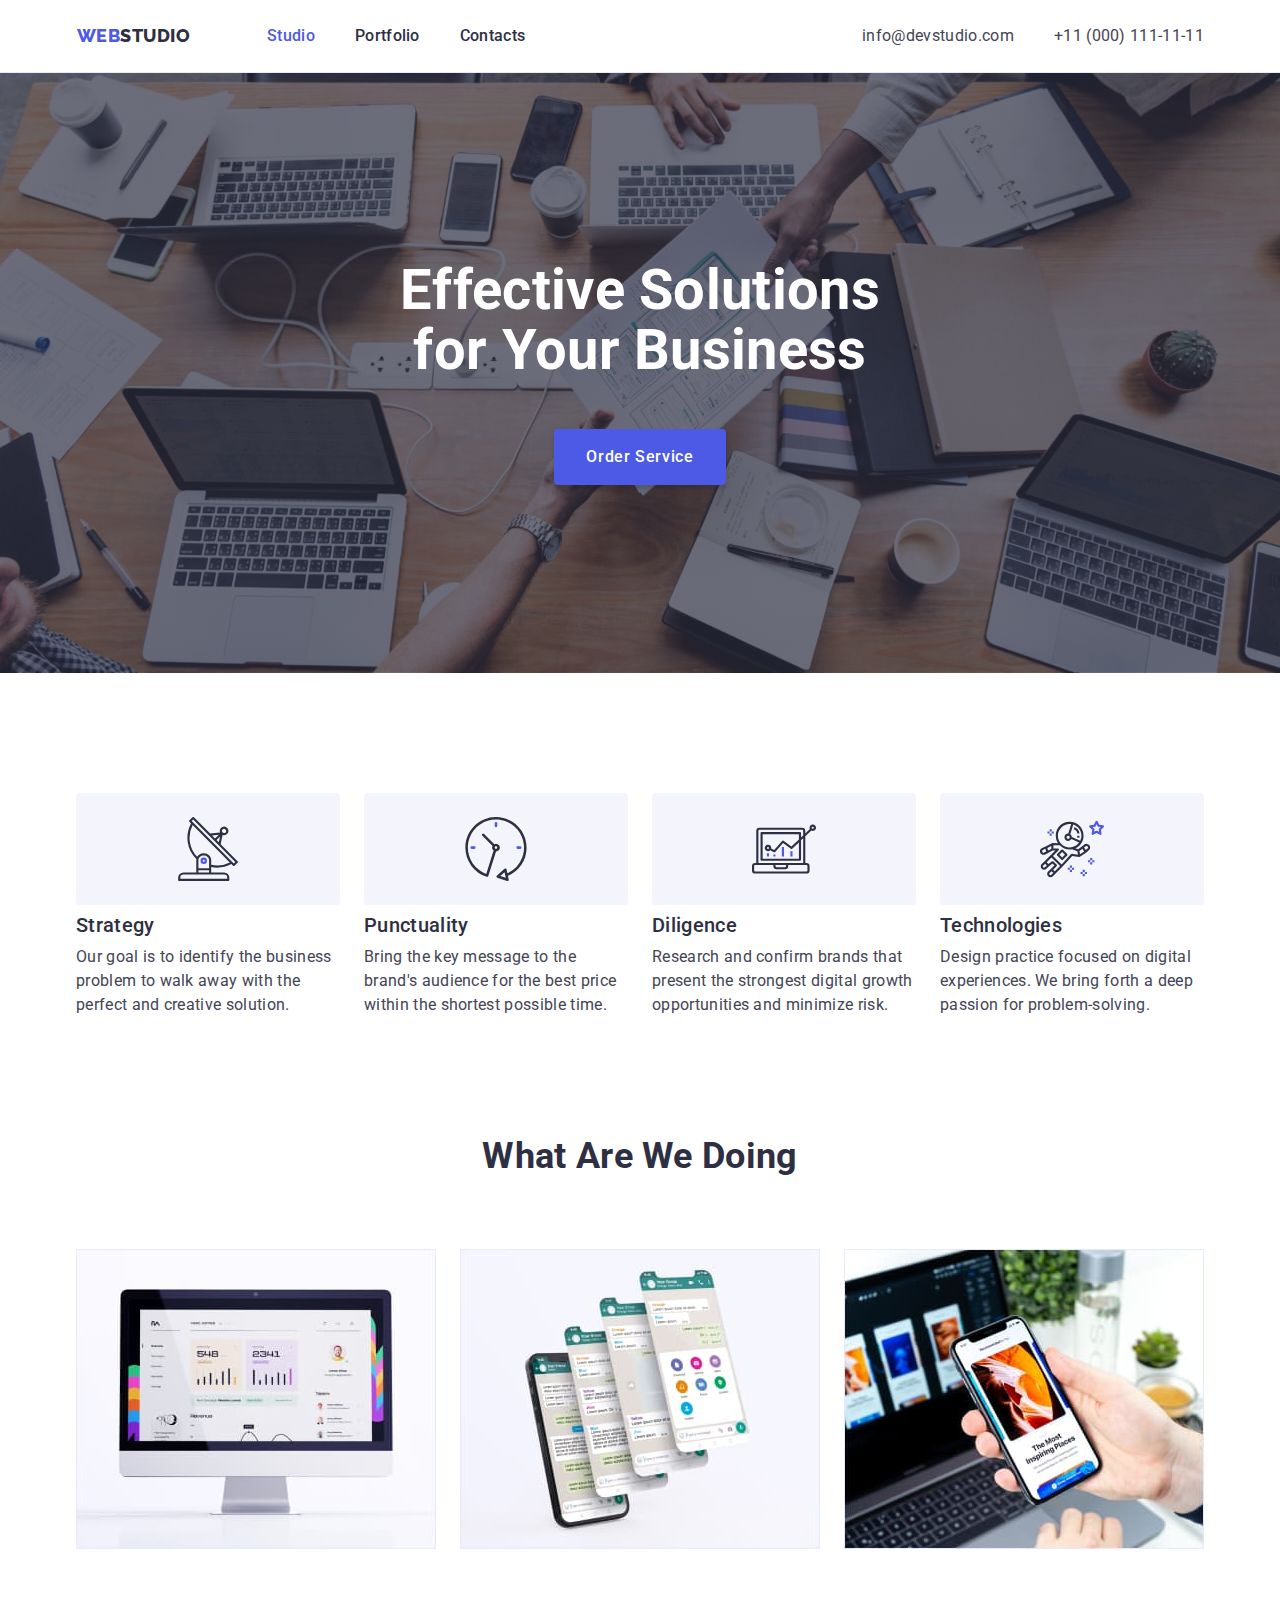
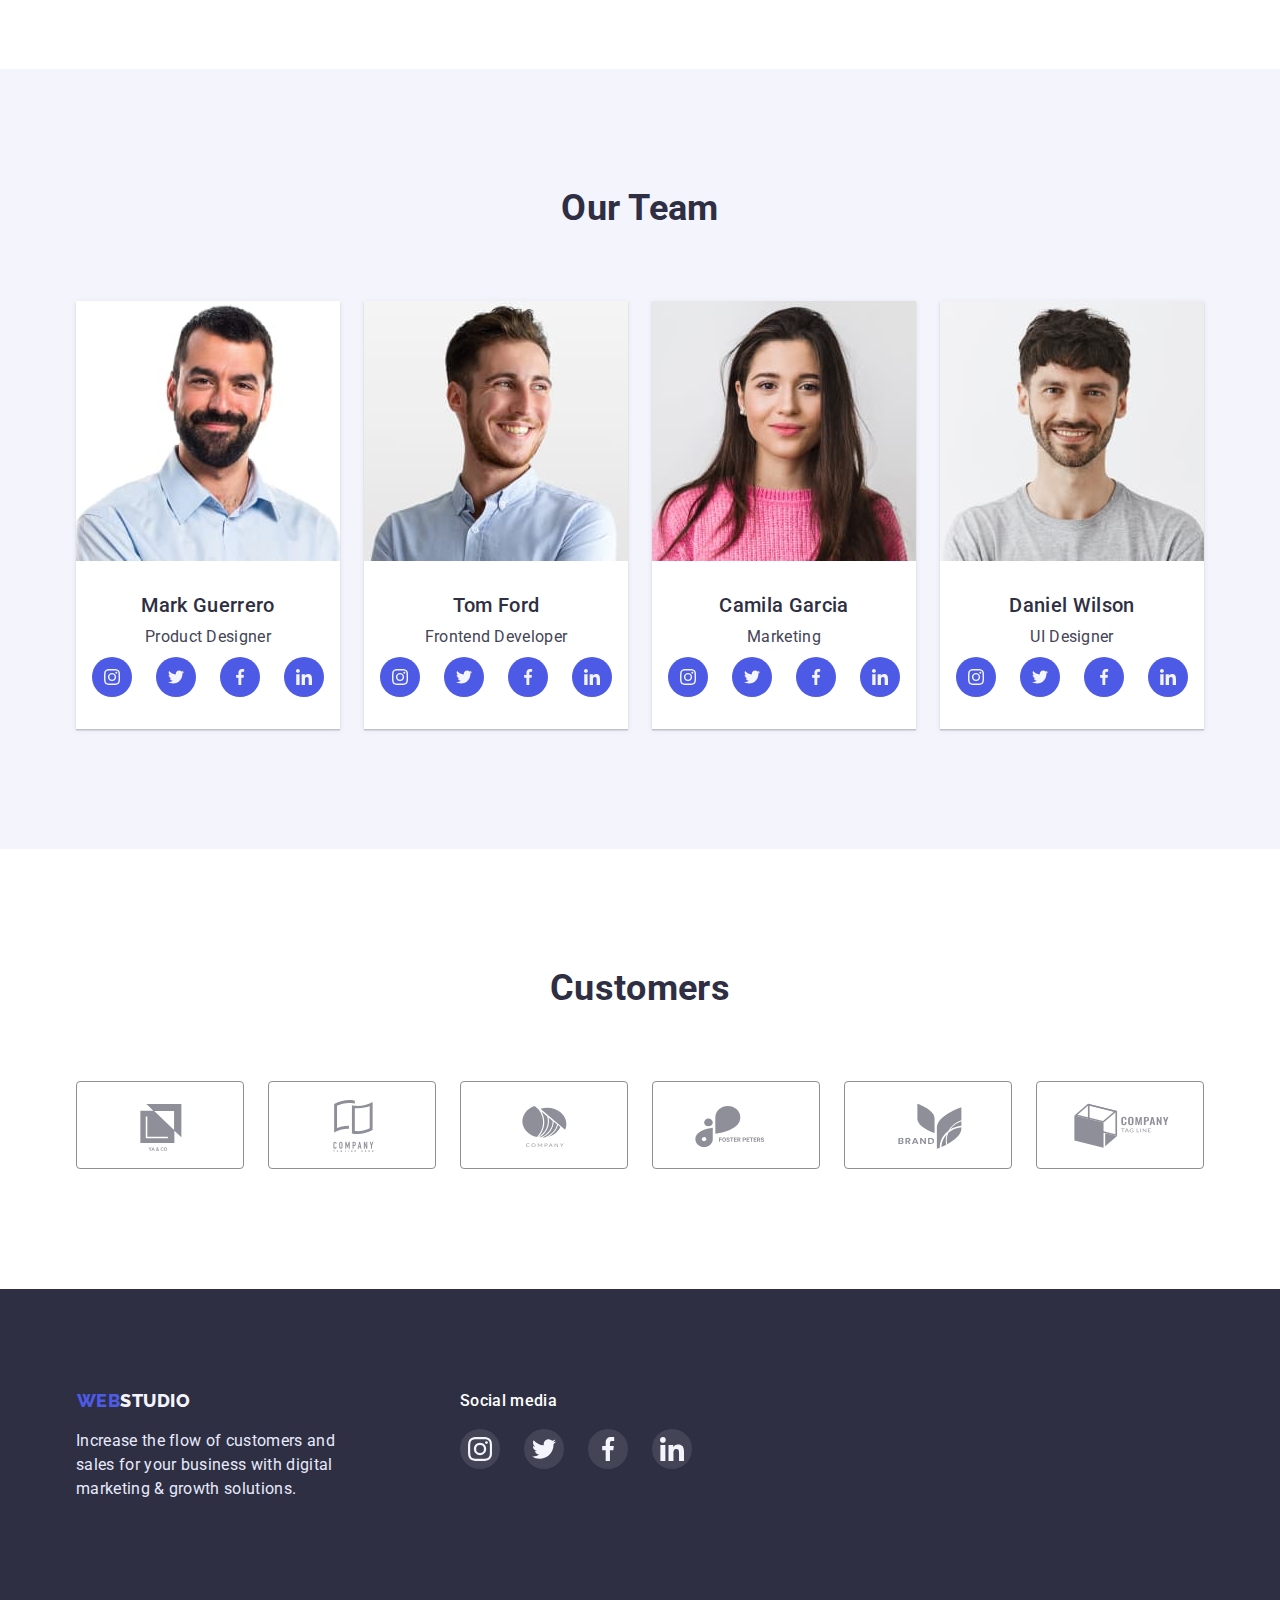
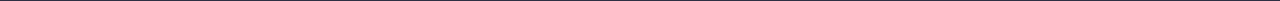
==== index.html @ f53d460f "Initial commit" ====
<!DOCTYPE html>
<html lang="en">
  <head>
    <meta charset="UTF-8" />
    <meta http-equiv="X-UA-Compatible" content="IE=edge" />
    <meta name="viewport" content="width=device-width, initial-scale=1.0" />
    <title>Home work 1</title>
    <link
      href="https://fonts.googleapis.com/css2?family=Montserrat:wght@400;700&family=Raleway:wght@800&family=Roboto:wght@400;500;700;900&display=swap"
      rel="stylesheet"
    />
    <link
      rel="stylesheet"
      href="https://cdnjs.cloudflare.com/ajax/libs/modern-normalize/1.1.0/modern-normalize.min.css"
    />
    <link rel="stylesheet" href="./css/styles.css" />
  </head>
  <body>
    <!-- header section   -->
    <header class="header">
      <div class="container">
        <a href="./index.html" class="logo">
          Web<span class="logo-text">Studio</span>
        </a>
        <nav>
          <ul class="site-nav list">
            <li>
              <a href="./index.html" class="link current">Studio</a>
            </li>
            <li>
              <a href="./portfolio.html" class="link">Portfolio</a>
            </li>
            <li>
              <a href="" class="link">Contacts</a>
            </li>
          </ul>
        </nav>
        <ul class="auth-nav list">
          <li>
            <a href="mailto:info@devstudio.com" class="link">
              info@devstudio.com
            </a>
          </li>
          <li>
            <a href="tel:+110001111111" class="link">+11 (000) 111-11-11</a>
          </li>
        </ul>
      </div>
    </header>
    <main>
      <!-- Hero section  -->
      <section class="hero section">
        <h1 class="hero-title">Effective Solutions for Your Business</h1>
        <button type="button" class="hero-button">Order Service</button>
      </section>
      <!-- our adventages -->
      <section class="section adventages-section">
        <div class="container">
          <h2 class="visually-hidden section-title">adventages</h2>
          <ul class="adventages-list list">
            <li class="item">
              <div class="thumb">
                <svg class="thumb-icon" width="64" height="64">
                  <use href="./images/icons.svg#icon-conect"></use>
                </svg>
              </div>
              <h3 class="title">Strategy</h3>
              <p class="section-text">
                Our goal is to identify the business problem to walk away with
                the perfect and creative solution.
              </p>
            </li>
            <li class="item">
              <div class="thumb">
                <svg class="thumb-icon" width="64" height="64">
                  <use href="./images/icons.svg#icon-clock"></use>
                </svg>
              </div>
              <h3 class="title">Punctuality</h3>
              <p class="section-text">
                Bring the key message to the brand's audience for the best price
                within the shortest possible time.
              </p>
            </li>
            <li class="item">
              <div class="thumb">
                <svg class="thumb-icon" width="64" height="64">
                  <use href="./images/icons.svg#icon-diagram"></use>
                </svg>
              </div>
              <h3 class="title">Diligence</h3>
              <p class="section-text">
                Research and confirm brands that present the strongest digital
                growth opportunities and minimize risk.
              </p>
            </li>
            <li class="item">
              <div class="thumb">
                <svg class="thumb-icon" width="64" height="64">
                  <use href="./images/icons.svg#icon-astronaut"></use>
                </svg>
              </div>
              <h3 class="title">Technologies</h3>
              <p class="section-text">
                Design practice focused on digital experiences. We bring forth a
                deep passion for problem-solving.
              </p>
            </li>
          </ul>
        </div>
      </section>
      <!-- about us -->
      <section class="section section-about">
        <div class="container">
          <h2 class="section-title about-title">What Are We Doing</h2>
          <ul class="about-list list">
            <li class="about-item">
              <img
                src="./images/about/img1.jpg"
                alt="computer"
                width="360"
                height="300"
              />
            </li>
            <li class="about-item">
              <img
                src="./images/about/img2.jpg"
                alt="phones"
                width="360"
                height="300"
              />
            </li>
            <li class="about-item">
              <img
                src="./images/about/img3.jpg"
                alt="laptop and phone"
                width="360"
                height="300"
              />
            </li>
          </ul>
        </div>
      </section>
      <!-- our team  -->
      <section class="section section-team">
        <div class="container">
          <h2 class="section-title team-title">Our Team</h2>
          <ul class="team-list list">
            <li class="item">
              <img
                src="./images/team/img1.jpg"
                alt="Product Designer"
                width="264"
                height="260"
              />
              <div class="desc-team">
                <h3 class="card-title title">Mark Guerrero</h3>
                <p class="card-text">Product Designer</p>
                <ul class="social-list list">
                  <li class="social-item">
                    <a
                      class="social-link link"
                      href="https://www.instagram.com"
                      aria-label="instagram"
                      target="_blank"
                      rel="noopener noreferrer"
                    >
                      <svg class="social-icon" width="16" height="16">
                        <use href="./images/icons.svg#icon-instagram"></use>
                      </svg>
                    </a>
                  </li>
                  <li class="social-item">
                    <a
                      class="social-link link"
                      href="https://twitter.com"
                      aria-label="twitter"
                      target="_blank"
                      rel="noopener noreferrer"
                    >
                      <svg class="social-icon" width="16" height="16">
                        <use href="./images/icons.svg#icon-twitter"></use>
                      </svg>
                    </a>
                  </li>
                  <li class="social-item">
                    <a
                      class="social-link link"
                      href="https://www.facebook.com"
                      aria-label="facebook"
                      target="_blank"
                      rel="noopener noreferrer"
                    >
                      <svg class="social-icon" width="16" height="16">
                        <use href="./images/icons.svg#icon-facebook"></use>
                      </svg>
                    </a>
                  </li>
                  <li class="social-item">
                    <a
                      class="social-link link"
                      href="https://www.linkedin.com"
                      aria-label="linkedin"
                      target="_blank"
                      rel="noopener noreferrer"
                    >
                      <svg class="social-icon" width="16" height="16">
                        <use href="./images/icons.svg#icon-linkedin"></use>
                      </svg>
                    </a>
                  </li>
                </ul>
              </div>
            </li>
            <li class="item">
              <img
                src="./images/team/img2.jpg"
                alt="Frontend Developer"
                width="264"
                height="260"
              />
              <div class="desc-team">
                <h3 class="card-title title">Tom Ford</h3>
                <p class="card-text">Frontend Developer</p>
                <ul class="social-list list">
                  <li class="social-item">
                    <a
                      class="social-link link"
                      href="https://www.instagram.com"
                      aria-label="instagram"
                      target="_blank"
                      rel="noopener noreferrer"
                    >
                      <svg class="social-icon" width="16" height="16">
                        <use href="./images/icons.svg#icon-instagram"></use>
                      </svg>
                    </a>
                  </li>
                  <li class="social-item">
                    <a
                      class="social-link link"
                      href="https://twitter.com"
                      aria-label="twitter"
                      target="_blank"
                      rel="noopener noreferrer"
                    >
                      <svg class="social-icon" width="16" height="16">
                        <use href="./images/icons.svg#icon-twitter"></use>
                      </svg>
                    </a>
                  </li>
                  <li class="social-item">
                    <a
                      class="social-link link"
                      href="https://www.facebook.com"
                      aria-label="facebook"
                      target="_blank"
                      rel="noopener noreferrer"
                    >
                      <svg class="social-icon" width="16" height="16">
                        <use href="./images/icons.svg#icon-facebook"></use>
                      </svg>
                    </a>
                  </li>
                  <li class="social-item">
                    <a
                      class="social-link link"
                      href="https://www.linkedin.com"
                      aria-label="linkedin"
                      target="_blank"
                      rel="noopener noreferrer"
                    >
                      <svg class="social-icon" width="16" height="16">
                        <use href="./images/icons.svg#icon-linkedin"></use>
                      </svg>
                    </a>
                  </li>
                </ul>
              </div>
            </li>
            <li class="item">
              <img
                src="./images/team/img3.jpg"
                alt="Marketing"
                width="264"
                height="260"
              />
              <div class="desc-team">
                <h3 class="card-title title">Camila Garcia</h3>
                <p class="card-text">Marketing</p>
                <ul class="social-list list">
                  <li class="social-item">
                    <a
                      class="social-link link"
                      href="https://www.instagram.com"
                      aria-label="instagram"
                      target="_blank"
                      rel="noopener noreferrer"
                    >
                      <svg class="social-icon" width="16" height="16">
                        <use href="./images/icons.svg#icon-instagram"></use>
                      </svg>
                    </a>
                  </li>
                  <li class="social-item">
                    <a
                      class="social-link link"
                      href="https://twitter.com"
                      aria-label="twitter"
                      target="_blank"
                      rel="noopener noreferrer"
                    >
                      <svg class="social-icon" width="16" height="16">
                        <use href="./images/icons.svg#icon-twitter"></use>
                      </svg>
                    </a>
                  </li>
                  <li class="social-item">
                    <a
                      class="social-link link"
                      href="https://www.facebook.com"
                      aria-label="facebook"
                      target="_blank"
                      rel="noopener noreferrer"
                    >
                      <svg class="social-icon" width="16" height="16">
                        <use href="./images/icons.svg#icon-facebook"></use>
                      </svg>
                    </a>
                  </li>
                  <li class="social-item">
                    <a
                      class="social-link link"
                      href="https://www.linkedin.com"
                      aria-label="linkedin"
                      target="_blank"
                      rel="noopener noreferrer"
                    >
                      <svg class="social-icon" width="16" height="16">
                        <use href="./images/icons.svg#icon-linkedin"></use>
                      </svg>
                    </a>
                  </li>
                </ul>
              </div>
            </li>
            <li class="item">
              <img
                src="./images/team/img4.jpg"
                alt="UI Designer"
                width="264"
                height="260"
              />
              <div class="desc-team">
                <h3 class="card-title title">Daniel Wilson</h3>
                <p class="card-text">UI Designer</p>
                <ul class="social-list list">
                  <li class="social-item">
                    <a
                      class="social-link link"
                      href="https://www.instagram.com"
                      aria-label="instagram"
                      target="_blank"
                      rel="noopener noreferrer"
                    >
                      <svg class="social-icon" width="16" height="16">
                        <use href="./images/icons.svg#icon-instagram"></use>
                      </svg>
                    </a>
                  </li>
                  <li class="social-item">
                    <a
                      class="social-link link"
                      href="https://twitter.com"
                      aria-label="twitter"
                      target="_blank"
                      rel="noopener noreferrer"
                    >
                      <svg class="social-icon" width="16" height="16">
                        <use href="./images/icons.svg#icon-twitter"></use>
                      </svg>
                    </a>
                  </li>
                  <li class="social-item">
                    <a
                      class="social-link link"
                      href="https://www.facebook.com"
                      aria-label="facebook"
                      target="_blank"
                      rel="noopener noreferrer"
                    >
                      <svg class="social-icon" width="16" height="16">
                        <use href="./images/icons.svg#icon-facebook"></use>
                      </svg>
                    </a>
                  </li>
                  <li class="social-item">
                    <a
                      class="social-link link"
                      href="https://www.linkedin.com"
                      aria-label="linkedin"
                      target="_blank"
                      rel="noopener noreferrer"
                    >
                      <svg class="social-icon" width="16" height="16">
                        <use href="./images/icons.svg#icon-linkedin"></use>
                      </svg>
                    </a>
                  </li>
                </ul>
              </div>
            </li>
          </ul>
        </div>
      </section>
      <!-- Customers -->
      <section class="section section-customers">
        <div class="container">
          <h2 class="section-title">Customers</h2>
          <ul class="list customers-list">
            <li class="customers-items">
              <a class="customers-link" href="">
                <svg class="customers-icon" width="104" height="56">
                  <use href="./images/icons.svg#icon-logo_first"></use>
                </svg>
              </a>
            </li>
            <li class="customers-items">
              <a class="customers-link" href="">
                <svg class="customers-icon" width="104" height="56">
                  <use href="./images/icons.svg#icon-logo_second"></use>
                </svg>
              </a>
            </li>
            <li class="customers-items">
              <a class="customers-link" href="">
                <svg class="customers-icon" width="104" height="56">
                  <use href="./images/icons.svg#icon-logo_thrird"></use>
                </svg>
              </a>
            </li>
            <li class="customers-items">
              <a class="customers-link" href="">
                <svg class="customers-icon" width="104" height="56">
                  <use href="./images/icons.svg#icon-logo_fourth"></use>
                </svg>
              </a>
            </li>
            <li class="customers-items">
              <a class="customers-link" href="">
                <svg class="customers-icon" width="104" height="56">
                  <use href="./images/icons.svg#icon-logo_fifth"></use>
                </svg>
              </a>
            </li>
            <li class="customers-items">
              <a class="customers-link" href="">
                <svg class="customers-icon" width="104" height="56">
                  <use href="./images/icons.svg#icon-logo_sixth"></use>
                </svg>
              </a>
            </li>
          </ul>
        </div>
      </section>
    </main>
    <!-- footer -->
    <footer class="footer">
      <div class="container footer-wrap">
        <div class="logo-content">
          <a href="./index.html" class="logo"
            >Web<span class="logo-text">Studio</span></a
          >
          <p class="footer-text">
            Increase the flow of customers and sales for your business with
            digital marketing & growth solutions.
          </p>
        </div>
        <div class="social-content">
          <p class="social-text">Social media</p>
          <ul class="social-list list">
            <li class="social-item">
              <a
                class="social-link footer-link link"
                href="https://www.instagram.com"
                aria-label="instagram"
                target="_blank"
                rel="noopener noreferrer"
              >
                <svg class="social-icon" width="24" height="24">
                  <use href="./images/icons.svg#icon-instagram"></use>
                </svg>
              </a>
            </li>
            <li class="social-item">
              <a
                class="social-link footer-link link"
                href="https://twitter.com"
                aria-label="twitter"
                target="_blank"
                rel="noopener noreferrer"
              >
                <svg class="social-icon" width="24" height="24">
                  <use href="./images/icons.svg#icon-twitter"></use>
                </svg>
              </a>
            </li>
            <li class="social-item">
              <a
                class="social-link footer-link link"
                href="https://www.facebook.com"
                aria-label="facebook"
                target="_blank"
                rel="noopener noreferrer"
              >
                <svg class="social-icon" width="24" height="24">
                  <use href="./images/icons.svg#icon-facebook"></use>
                </svg>
              </a>
            </li>
            <li class="social-item">
              <a
                class="social-link footer-link link"
                href="https://www.linkedin.com"
                aria-label="linkedin"
                target="_blank"
                rel="noopener noreferrer"
              >
                <svg class="social-icon" width="24" height="24">
                  <use href="./images/icons.svg#icon-linkedin"></use>
                </svg>
              </a>
            </li>
          </ul>
        </div>
      </div>
    </footer>
  </body>
</html>
---- css/styles.css ----
/* основной цвет текста #434455  */
/* вторичный цвет текста  #2E2F42 */

/* акцент #4D5AE5  */
/* кнопки фон #E7E9FC  */
/* фон #FFFFFF */

:root {
  --primary-text-color: #434455;
  --title-text-color: #2e2f42;
  --accent-color: #4d5ae5;
  --accent-second-color: #404bbf;
  --accent-hover-color: #31d0aa;
  --primary-bg-color: #ffffff;
  --button-bg-color: #f4f4fd;
  --button-border-color: #e7e9fc;
  --list-item-border-color: #e7e9fc;
  --border-color: #8e8f99;
  --shadow-hero-color: rgba(46, 47, 66, 0.7);
  --shadow-item-color: rgba(46, 47, 66, 0.08);
  --shadow-btn-color: rgba(0, 0, 0, 0.15);
}

.visually-hidden {
  position: absolute;
  width: 1px;
  height: 1px;
  margin: -1px;
  border: 0;
  padding: 0;

  white-space: nowrap;
  clip-path: inset(100%);
  clip: rect(0 0 0 0);
  overflow: hidden;
}

body {
  font-family: Roboto, sans-serif;
  font-size: 16px;
  line-height: 1.5;
  letter-spacing: 0.02em;
  color: var(--primary-text-color);
}

h1,
h2,
h3,
p,
ul {
  margin: 0;
}

.list {
  list-style: none;
  margin: 0;
  padding: 0;
}

a {
  text-decoration: none;
}

/* .section {
  outline: 1px solid tomato;
} */

/* универсальный класс контейнра предназначен для ограничения контента по ширине */
.container {
  width: 1158px;
  padding-left: 15px;
  padding-right: 15px;
  /*outline: 1px solid tomato;*/
  margin-left: auto;
  margin-right: auto;
}

/* header */

header .container {
  display: flex;
  align-items: center;
  height: 72px;
}

.header {
  border-bottom: 1px solid #e7e9fc;
}

.button {
  text-decoration: none;
}
/* navigation  */
.logo {
  font-family: Raleway, sans-serif;
  font-weight: 800;
  font-size: 18px;
  line-height: 1.33;
  letter-spacing: 0.03em;
  color: var(--accent-color);
  text-decoration: none;
  text-transform: uppercase;
  text-align: center;
  width: 115px;
}

.header .logo {
  margin-right: 76px;
}

header .logo-text {
  color: var(--title-text-color);
}
.site-nav {
  display: flex;
  width: 261px;
  gap: 40px;
  padding: 0;
}

.site-nav .link {
  display: block;
  padding-top: 24px;
  padding-bottom: 24px;
  font-family: Roboto;
  font-style: Medium;
  font-weight: 500;
  color: var(--title-text-color);
  text-decoration: none;
}
.site-nav .link:hover,
.site-nav .link:focus {
  color: var(--accent-color);
}

.site-nav .link.current {
  color: #4d5ae5;
}

.auth-nav {
  display: flex;
  gap: 40px;
  margin-left: auto;
}

.auth-nav .link {
  display: block;
  padding-top: 24px;
  padding-bottom: 24px;
  color: var(--primary-text-color);
  text-decoration: none;
}

.auth-nav .link:hover,
.auth-nav .link:focus {
  color: var(--accent-color);
}

/* page studio  */

/* hero section  */

.hero {
  background-color: var(--title-text-color);
  text-align: center;
}

.hero.section {
  max-width: 1440px;
  margin: 0px auto;
  padding-top: 188px;
  padding-bottom: 188px;
  background-image: linear-gradient(
      var(--shadow-hero-color),
      var(--shadow-hero-color)
    ),
    url(../images/hero/hero.jpg);
  background-repeat: no-repeat;
  background-size: cover;
  background-position: center;
}

.hero-title {
  width: 494px;
  font-weight: 700;
  font-size: 56px;
  line-height: 1.07;
  color: var(--primary-bg-color);
  margin-left: auto;
  margin-right: auto;
  margin-bottom: 48px;
}

.hero-button {
  display: inline-block;
  padding: 16px 32px;
  min-width: 169px;
  font-family: Roboto;
  font-size: 16px;
  font-weight: 500;
  line-height: 1.5;
  letter-spacing: 0.04em;
  cursor: pointer;
  color: var(--primary-bg-color);
  background-color: var(--accent-color);
  border-radius: 4px;
  border: none;
  box-shadow: 0px 4px 4px var(--shadow-btn-color);
}

.hero-button:hover,
.hero-button:focus {
  background-color: var(--accent-second-color);
}

/* sections */

.section-title {
  font-weight: 700;
  font-size: 36px;
  line-height: 1.11;
  text-align: Center;
  color: var(--title-text-color);
  margin-bottom: 72px;
}

/* adventages-section */

.section {
  padding-top: 120px;
  padding-bottom: 120px;
}

.thumb {
  display: flex;
  justify-content: center;
  align-items: center;
  width: 264px;
  height: 112px;
  background-color: #f4f4fd;
  border-radius: 4px;
  margin-bottom: 8px;
}

.thumb-icon {
  background-size: contain;
}

.adventages-list .title,
.team-list .title {
  font-weight: 500;
  font-size: 20px;
  font-weight: 500;
  line-height: 1.2;
  color: var(--title-text-color);
}

.adventages-list .title {
  margin-bottom: 8px;
}

.adventages-list {
  display: flex;
  flex-wrap: wrap;
  gap: 24px;
}

.item {
  display: block;
}

.adventages-list .item {
  flex-basis: calc((100% - (24px * 3)) / 4);
}

.section-text {
  text-align: Left;
}

/*about section  */

.section-about {
  padding-top: 0;
}

img {
  display: block;
  max-width: 100%;
  height: auto;
}

.about-list {
  display: flex;
  flex-wrap: wrap;
  gap: 24px;
}

.about-item {
  flex-basis: calc((100% - (24px * 2)) / 3);
}

/* team section */

.section-team {
  background-color: #f4f4fd;
}

.desc-team {
  margin: 32px 16px;
}

.team-list > li {
  background-color: var(--primary-bg-color);
}

.team-list {
  display: flex;
  flex-wrap: wrap;
  gap: 24px;
  text-align: center;
}

.team-list .item {
  flex-basis: calc((100% - (24px * 3)) / 4);
  box-shadow: 0px 2px 1px var(--shadow-item-color),
    0px 1px 1px rgba(46, 47, 66, 0.16), 0px 1px 6px var(--shadow-item-color);
}

.card-title {
  margin-bottom: 8px;
}

.card-text {
  margin-bottom: 8px;
}

.social-list {
  display: flex;
  justify-content: center;
  gap: 24px;
}

.social-link {
  display: flex;
  justify-content: center;
  align-items: center;
  width: 40px;
  height: 40px;
  background-color: var(--accent-color);
  border-radius: 50%;
}

.social-link:hover,
.social-link:focus {
  background-color: var(--accent-second-color);
}

.social-icon {
  fill: #f4f4fd;
}

/* customers  */

.customers-list {
  display: flex;
  gap: 24px;
}

.customers-link {
  display: flex;
  justify-content: center;
  align-items: center;
  width: 168px;
  height: 88px;
  border: 1px solid var(--border-color);
  border-radius: 4px;
}

.customers-icon {
  fill: var(--border-color);
}

.customers-link:hover,
.customers-link:focus {
  border-color: var(--accent-second-color);
}

.customers-link:hover .customers-icon,
.customers-link:focus .customers-icon {
  fill: var(--accent-second-color);
}

/* portfolio  */

/* filter  */

.list .list-item {
  font-family: Roboto;
  font-weight: 500;
  font-size: 16px;
  line-height: 1.5;
  text-align: center;
  letter-spacing: 0.04em;
  cursor: pointer;
  color: var(--accent-color);
  background-color: var(--button-bg-color);
  border-radius: 4px;
  border: 1px solid var(--button-border-color);
}

.list .list-item:hover,
.list .list-item:focus {
  color: var(--primary-bg-color);
  background-color: var(--accent-color);
  border-color: var(--accent-color);
  box-shadow: 0px 2px 2px rgba(0, 0, 0, 0.12), 0px 2px 1px rgba(0, 0, 0, 0.08),
    0px 3px 1px rgba(0, 0, 0, 0.1);
}

.section-gallery {
  padding-top: 96px;
  padding-bottom: 120px;
}

.list-button .list-item {
  padding: 12px 24px;
}

.list-button {
  display: flex;
  justify-content: center;
  gap: 24px;
  margin-bottom: 72px;
}

/* portfolio section  */
.list-cards .title {
  font-size: 20px;
  font-weight: 500;
  line-height: 1.2;
  text-align: Left;
  color: var(--title-text-color);
}

.gallery-title {
  margin-bottom: 8px;
}

.desc-card {
  padding-top: 32px;
  padding-left: 16px;
  padding-bottom: 32px;
  border: 1px solid var(--list-item-border-color);
  border-top: none;
}

.gallery-item {
  flex-basis: calc((100% - (24px * 2)) / 3);
  box-shadow: 0px 1px 6px var(--shadow-item-color);
}

.gallery-link {
  display: block;
  color: currentColor;
}

.gallery-link:hover,
.gallery-link:focus {
  box-shadow: 0px 2px 1px var(--shadow-item-color),
    0px 1px 1px rgba(46, 47, 66, 0.16), 0px 1px 6px var(--shadow-item-color);
}

.list-cards {
  display: flex;
  flex-wrap: wrap;
  gap: 24px;
}

/* footer  */
.footer {
  max-width: 1440px;
  margin: 0px auto;
  background-color: var(--title-text-color);
}

.footer-text {
  font-weight: 400;
  text-align: Left;
  color: #e7e9fc;
  width: 264px;
}

footer .logo-text {
  color: #f4f4fd;
}

.footer {
  padding-top: 100px;
  padding-bottom: 100px;
}

.footer-wrap {
  display: flex;
}

.logo-content {
  margin-right: 120px;
}

.social-text {
  margin-bottom: 16px;
}

.footer .logo {
  display: block;
  margin-bottom: 16px;
}

.social-text {
  font-weight: 500;
  color: #ffffff;
}

.footer-link {
  background-color: rgba(255, 255, 255, 0.1);
}

.footer-link:hover,
.footer-link:focus {
  background-color: var(--accent-hover-color);
}
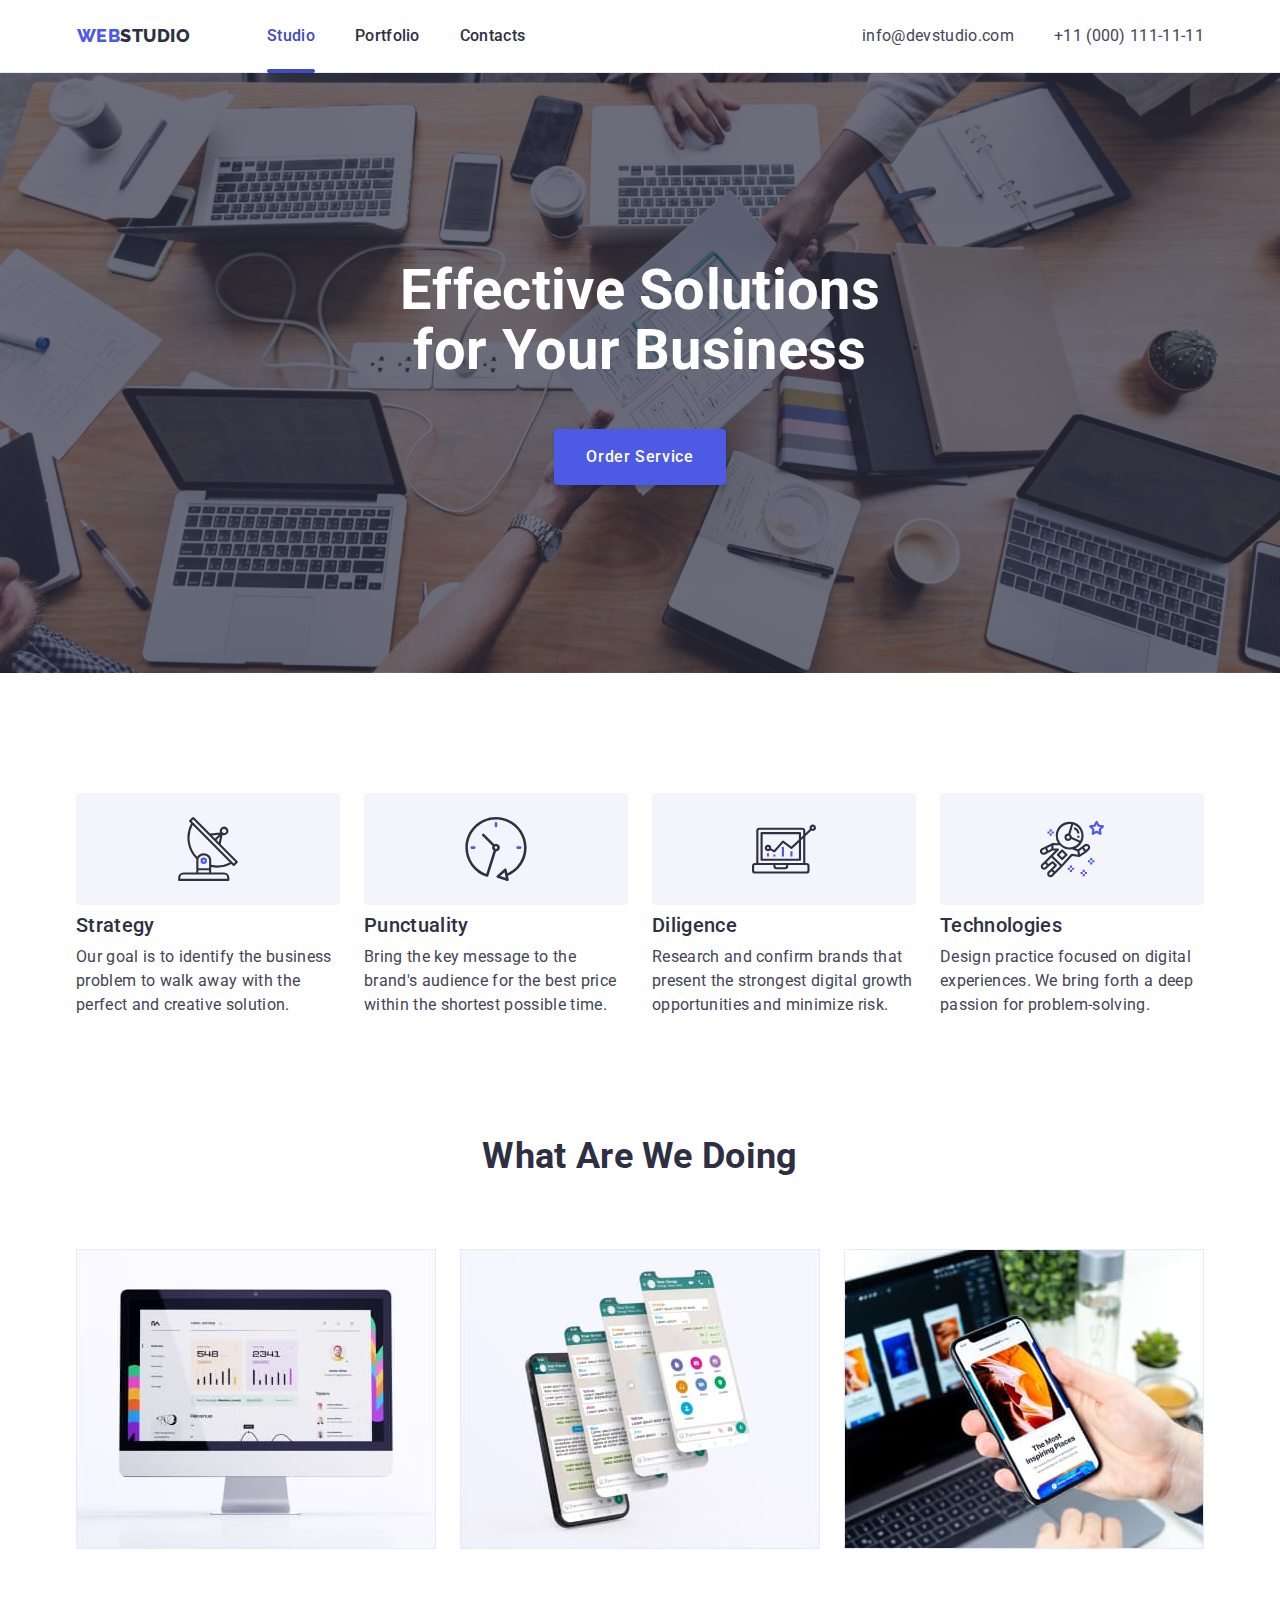
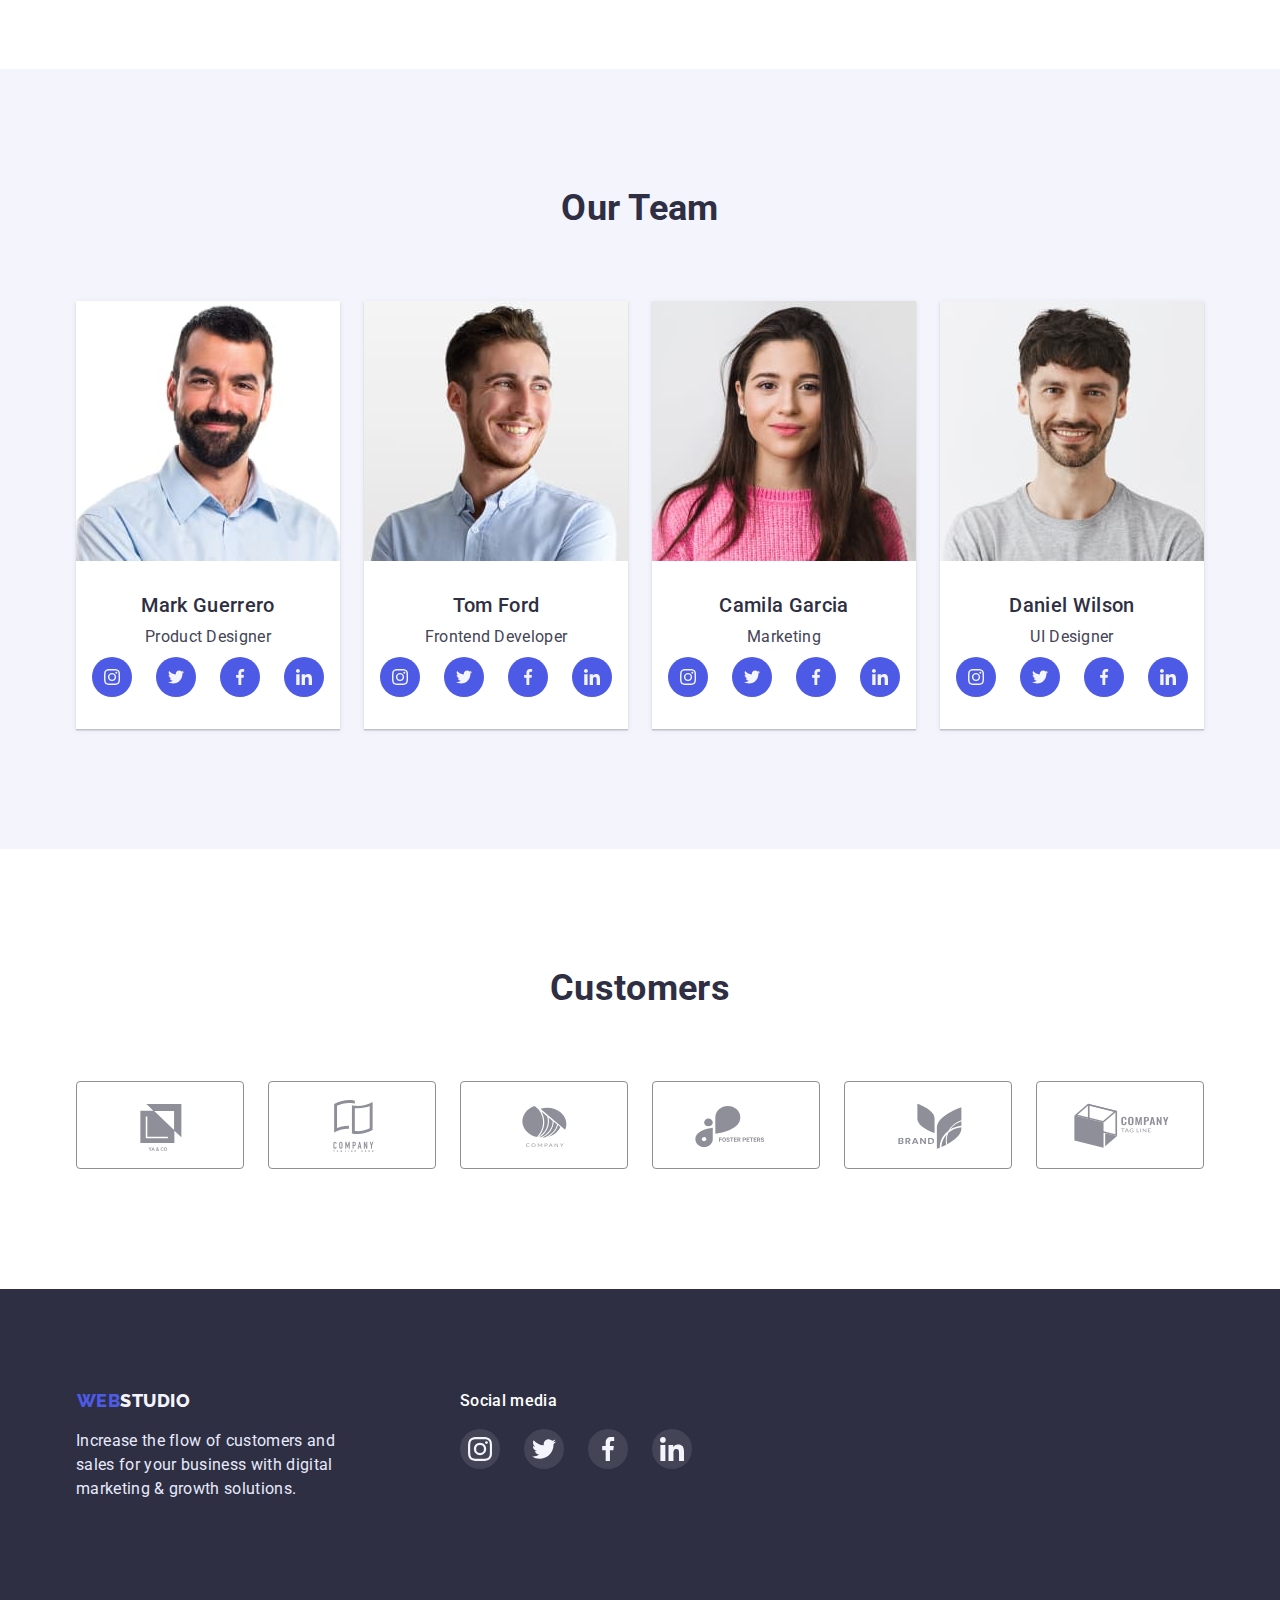
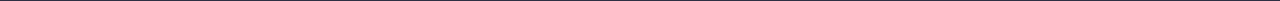
==== commit 5037ab7c: "complete hw5" ====
--- a/index.html
+++ b/index.html
@@ -25,24 +25,26 @@
         <nav>
           <ul class="site-nav list">
             <li>
-              <a href="./index.html" class="link current">Studio</a>
+              <a href="./index.html" class="header-link link current">Studio</a>
             </li>
             <li>
-              <a href="./portfolio.html" class="link">Portfolio</a>
+              <a href="./portfolio.html" class="header-link link">Portfolio</a>
             </li>
             <li>
-              <a href="" class="link">Contacts</a>
+              <a href="" class="header-link link">Contacts</a>
             </li>
           </ul>
         </nav>
         <ul class="auth-nav list">
           <li>
-            <a href="mailto:info@devstudio.com" class="link">
+            <a href="mailto:info@devstudio.com" class="auto-link link">
               info@devstudio.com
             </a>
           </li>
           <li>
-            <a href="tel:+110001111111" class="link">+11 (000) 111-11-11</a>
+            <a href="tel:+110001111111" class="auto-link link"
+              >+11 (000) 111-11-11</a
+            >
           </li>
         </ul>
       </div>
@@ -51,7 +53,9 @@
       <!-- Hero section  -->
       <section class="hero section">
         <h1 class="hero-title">Effective Solutions for Your Business</h1>
-        <button type="button" class="hero-button">Order Service</button>
+        <button type="button" class="hero-button" data-modal-open>
+          Order Service
+        </button>
       </section>
       <!-- our adventages -->
       <section class="section adventages-section">
@@ -535,5 +539,16 @@
         </div>
       </div>
     </footer>
+    <!-- modal -->
+    <div class="backdrop is-hidden" data-modal>
+      <div class="modal">
+        <button class="modal-button button" type="button" data-modal-close>
+          <svg class="modal-icon" width="8" height="8">
+            <use href="/images/icons.svg#close"></use>
+          </svg>
+        </button>
+      </div>
+    </div>
+    <script src="./js/modal.js"></script>
   </body>
 </html>
--- a/css/styles.css
+++ b/css/styles.css
@@ -19,6 +19,8 @@
   --shadow-hero-color: rgba(46, 47, 66, 0.7);
   --shadow-item-color: rgba(46, 47, 66, 0.08);
   --shadow-btn-color: rgba(0, 0, 0, 0.15);
+  --modal-bg-color: #fcfcfc;
+  --anim-fast: 250ms cubic-bezier(0.4, 0, 0.2, 1);
 }
 
 .visually-hidden {
@@ -84,7 +86,7 @@
 }
 
 .header {
-  border-bottom: 1px solid #e7e9fc;
+  border-bottom: 1px solid var(--list-item-border-color);
 }
 
 .button {
@@ -118,23 +120,36 @@
   padding: 0;
 }
 
-.site-nav .link {
+.site-nav .header-link {
+  position: relative;
   display: block;
   padding-top: 24px;
   padding-bottom: 24px;
   font-family: Roboto;
-  font-style: Medium;
   font-weight: 500;
   color: var(--title-text-color);
   text-decoration: none;
-}
-.site-nav .link:hover,
-.site-nav .link:focus {
+  transition: color var(--anim-fast);
+}
+
+.site-nav .header-link:hover,
+.site-nav .header-link:focus {
   color: var(--accent-color);
 }
 
-.site-nav .link.current {
-  color: #4d5ae5;
+.site-nav .header-link.current {
+  color: var(--accent-second-color);
+}
+
+.site-nav .header-link.current::after {
+  position: absolute;
+  content: '';
+  display: block;
+  width: 100%;
+  height: 4px;
+  bottom: -1px;
+  background-color: var(--accent-second-color);
+  border-radius: 2px;
 }
 
 .auth-nav {
@@ -143,16 +158,17 @@
   margin-left: auto;
 }
 
-.auth-nav .link {
+.auth-nav .auto-link {
   display: block;
   padding-top: 24px;
   padding-bottom: 24px;
   color: var(--primary-text-color);
   text-decoration: none;
-}
-
-.auth-nav .link:hover,
-.auth-nav .link:focus {
+  transition: color var(--anim-fast);
+}
+
+.auth-nav .auto-link:hover,
+.auth-nav .auto-link:focus {
   color: var(--accent-color);
 }
 
@@ -206,6 +222,7 @@
   border-radius: 4px;
   border: none;
   box-shadow: 0px 4px 4px var(--shadow-btn-color);
+  transition: background-color var(--anim-fast);
 }
 
 .hero-button:hover,
@@ -237,7 +254,7 @@
   align-items: center;
   width: 264px;
   height: 112px;
-  background-color: #f4f4fd;
+  background-color: var(--button-bg-color);
   border-radius: 4px;
   margin-bottom: 8px;
 }
@@ -302,7 +319,7 @@
 /* team section */
 
 .section-team {
-  background-color: #f4f4fd;
+  background-color: var(--button-bg-color);
 }
 
 .desc-team {
@@ -348,6 +365,7 @@
   height: 40px;
   background-color: var(--accent-color);
   border-radius: 50%;
+  transition: background-color var(--anim-fast);
 }
 
 .social-link:hover,
@@ -356,7 +374,7 @@
 }
 
 .social-icon {
-  fill: #f4f4fd;
+  fill: var(--button-bg-color);
 }
 
 /* customers  */
@@ -374,10 +392,12 @@
   height: 88px;
   border: 1px solid var(--border-color);
   border-radius: 4px;
+  transition: border-color var(--anim-fast);
 }
 
 .customers-icon {
   fill: var(--border-color);
+  transition: fill var(--anim-fast);
 }
 
 .customers-link:hover,
@@ -406,6 +426,8 @@
   background-color: var(--button-bg-color);
   border-radius: 4px;
   border: 1px solid var(--button-border-color);
+  transition: color var(--anim-fast), background-color var(--anim-fast),
+    border-color var(--anim-fast), box-shadow var(--anim-fast);
 }
 
 .list .list-item:hover,
@@ -459,9 +481,37 @@
   box-shadow: 0px 1px 6px var(--shadow-item-color);
 }
 
+.overlay-text {
+  position: absolute;
+  display: inline-block;
+  padding: 40px 32px;
+  /* top: 100%; */
+  top: 0;
+  left: 0;
+  width: 100%;
+  height: 100%;
+  color: var(--button-bg-color);
+  background-color: var(--accent-color);
+  opacity: 0;
+  transform: translateY(100%);
+  transition: opacity var(--anim-fast), transform var(--anim-fast);
+}
+
+.card-thumb {
+  position: relative;
+  overflow: hidden;
+}
+
+.gallery-link:hover .overlay-text,
+.gallery-link:focus .overlay-text {
+  transform: translateY(0);
+  opacity: 1;
+}
+
 .gallery-link {
   display: block;
   color: currentColor;
+  transition: box-shadow var(--anim-fast);
 }
 
 .gallery-link:hover,
@@ -486,12 +536,12 @@
 .footer-text {
   font-weight: 400;
   text-align: Left;
-  color: #e7e9fc;
+  color: var(--button-border-color);
   width: 264px;
 }
 
 footer .logo-text {
-  color: #f4f4fd;
+  color: var(--button-bg-color);
 }
 
 .footer {
@@ -523,9 +573,65 @@
 
 .footer-link {
   background-color: rgba(255, 255, 255, 0.1);
+  transition: background-color var(--anim-fast);
 }
 
 .footer-link:hover,
 .footer-link:focus {
   background-color: var(--accent-hover-color);
 }
+
+/* modal */
+
+.backdrop {
+  position: fixed;
+  top: 0;
+  left: 0;
+  width: 100%;
+  height: 100%;
+  background-color: rgba(46, 47, 66, 0.5);
+  transition: opacity var(--anim-fast), visibility var(--anim-fast);
+}
+
+.backdrop.is-hidden {
+  opacity: 0;
+  visibility: hidden;
+  pointer-events: none;
+  transition-delay: var(--anim-fast);
+}
+
+.modal {
+  position: absolute;
+  top: 50%;
+  left: 50%;
+  /* z-index: 10; */
+  transform: translateX(-50%) translateY(-50%);
+  width: 408px;
+  height: 576px;
+  background-color: var(--modal-bg-color);
+  border-radius: 4px;
+  box-shadow: 0px 2px 1px rgba(0, 0, 0, 0.2), 0px 1px 3px rgba(0, 0, 0, 0.12),
+    0px 1px 1px rgba(0, 0, 0, 0.14);
+  transition: transform var(--anim-fast), opacity var(--anim-fast);
+}
+
+.backdrop.is-hidden .modal {
+  transform: translateX(-50%) translateY(0%);
+  opacity: 0;
+}
+
+.modal-button {
+  display: flex;
+  justify-content: center;
+  align-items: center;
+  padding: 0;
+  position: absolute;
+  top: 24px;
+  right: 24px;
+  width: 24px;
+  height: 24px;
+  background-color: var(--button-border-color);
+  border-radius: 50%;
+  border: 1px solid rgba(0, 0, 0, 0.1);
+  cursor: pointer;
+}
